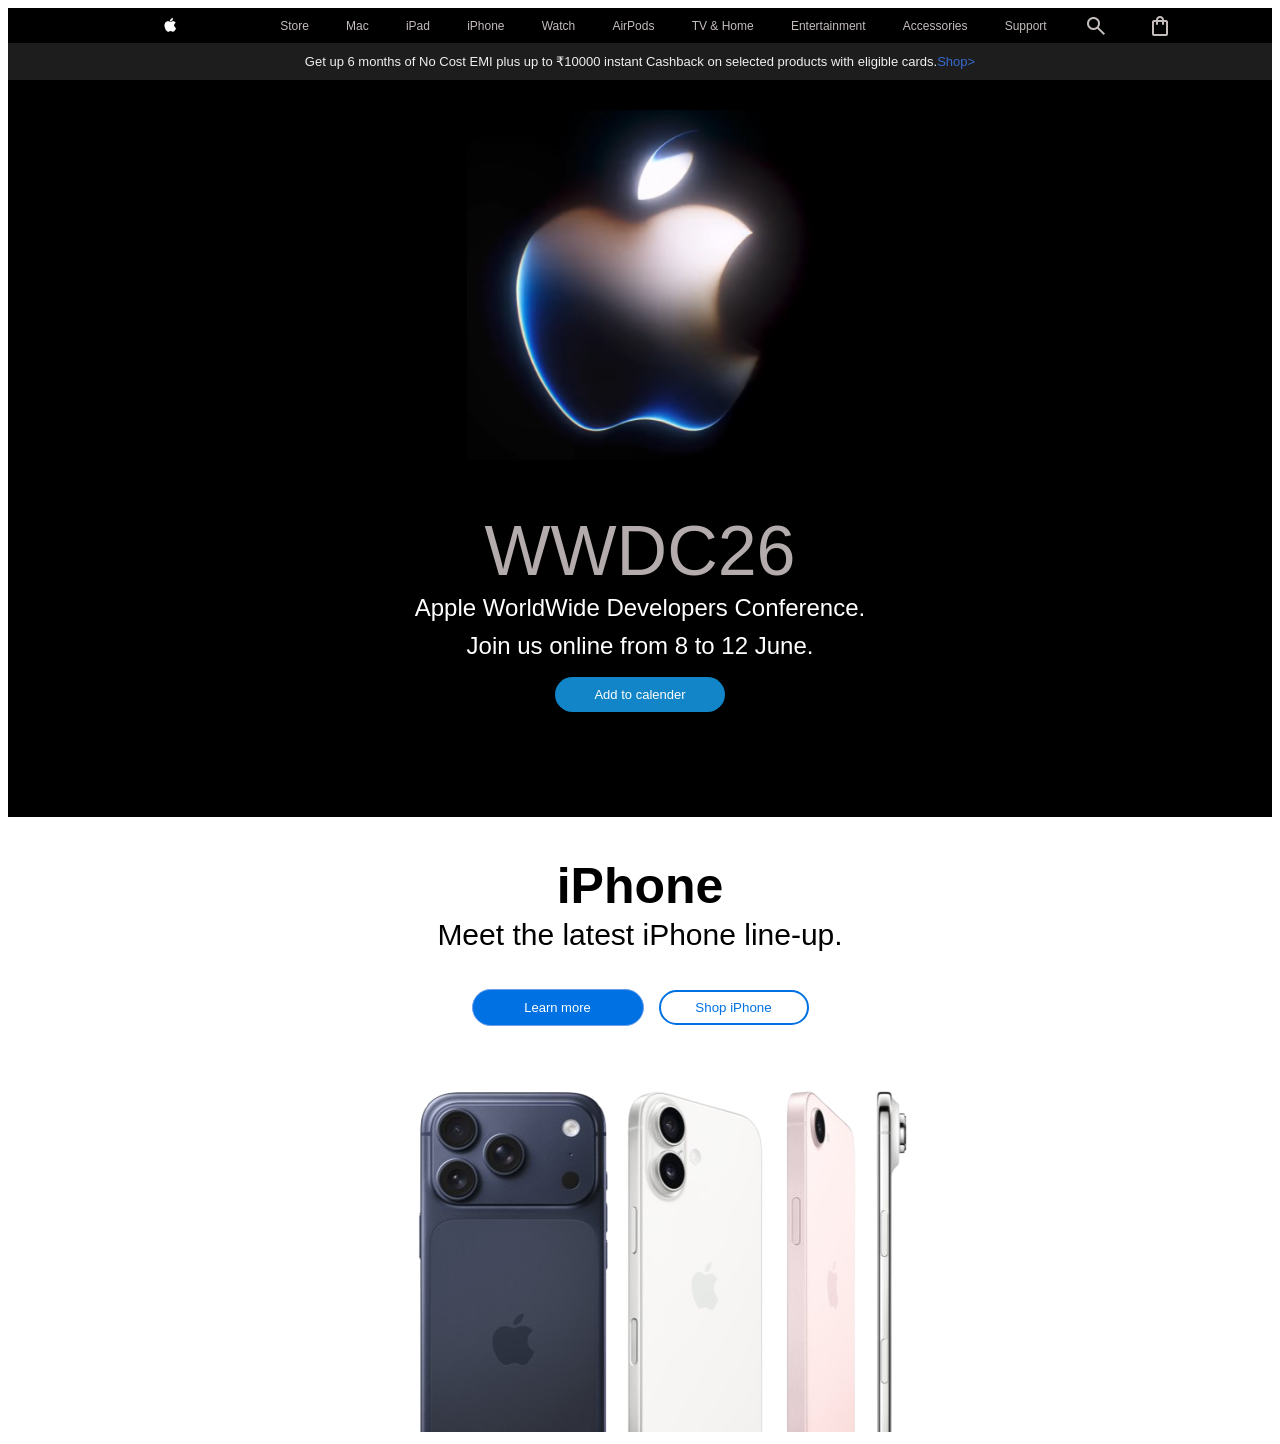
==== index.html @ 1850ad6f "changes successfully" ====
<!DOCTYPE html>
<html lang="en">

<head>
    <meta charset="UTF-8">
    <meta name="viewport" content="width=device-width, initial-scale=1.0">
    <title>Document</title>
    <link rel="stylesheet" href="css/style.css">

    <link rel="stylesheet"
        href="https://fonts.googleapis.com/css2?family=Material+Symbols+Outlined:opsz,wght,FILL,GRAD@20..48,100..700,0..1,-50..200" />
</head>

<body>
    <div class="nav">
        <div class="logo"><img src="assets/images/download.png" height="25px" width="25px"></div>
        <div class="services">
            <ul>
                <li>Store</li>
                <li>Mac</li>
                <li>iPad</li>
                <li>iPhone</li>
                <li>Watch</li>
                <li>AirPods</li>
                <li>TV & Home</li>
                <li>Entertainment</li>
                <li>Accessories</li>
                <li>Support</li>
            </ul>
        </div>
        <div class="search">
            <span class="material-symbols-outlined">
                search
            </span>
        </div>
        <div class="cart">
            <span class="material-symbols-outlined">
                shopping_bag
            </span>
        </div>
    </div>

    <div class="banner-main">
        <div class="banner">
        <P>Get up 6 months of No Cost EMI plus up to ₹10000 instant Cashback on selected products 
            with eligible cards.<span>Shop></span></P>
    </div>
    </div>
     <div class="image-logo">
        <img src="assets/images/Screenshot.png" width="200px"  alt="Apple-Logo">
        <div class="image-text">
            <h1>WWDC26</h1>
            <p>Apple WorldWide Developers Conference.</p>
            <p>Join us online from 8 to 12 June.</p>
            <a href="" class="button">Add to calender</a>
        </div>
    </div>

        <!-- <section class="hero">
    <h1>iPhone</h1>
    <p>Meet the latest iPhone line-up.</p>

    <div class="buttons">
        <button class="learn">Learn more</button>
        <button class="buy">Shop iPhone</button>
    </div>

    <img src="assets/images/screenshot-showcase.png" alt="iPhone">
</section> -->
        

<div class="hero-section">
    <h1>iPhone</h1>
    <p>Meet the latest iPhone line-up.</p>
    <div class="input">
    <a href="#" class="button">Learn more</a>
    <button>Shop iPhone</button>
    </div>
<div class="image-showcase">
    <img src="assets/images/screenshot-showcase.png" alt="image">
</div>
</div>
</body>
</html>
---- css/style.css ----
body{
    box-sizing: border-box;
}
.nav{
    height: 35px;
    background-color: rgb(0, 0, 0);
    display: flex;
    color: rgb(197, 188, 188);
    padding-left: 100px;
    padding-right: 100px;
  font-size: 12px;
  font-family: sans-serif;
}
.nav ul li{
    display: flex;
    gap: 10px;
}
.logo{
    display: flex;
    /* height: 40px; */
    justify-content: center;
    align-items: center;
    padding-left: 50px;
    padding-right: 20px;

}
.services{
    flex: 1;
    display: flex;
    justify-content: center;
    align-items: center;
}
.services ul{
    display: flex;
    width: 100%;
    justify-content: space-evenly;
    align-items: center;
    list-style-type: none;
}
.search{
    display: flex;
    justify-content: center;
    align-items: center;
    color: rgb(197, 188, 188);
}
.cart{
    background-color: rgba(0, 0, 0, 0.075);
   color: rgb(197, 188, 188);
    display: flex;
     justify-content: center;
    align-items: center;
    padding-left: 40px;
}
.services li:hover{
   text-decoration: underline;
   cursor: pointer;
   transition-duration: 2s;
}
.banner{
      width: 100%;
      height: 37px;
      display: flex;
      justify-content: center;
      align-items: center;
    background-color: rgba(19, 18, 18, 0.952);
    padding-top: px;
}
.banner{
    width: 100%;
    font-size: 13px;
}

.banner p{
    color: rgba(255, 255, 255, 0.929);
    margin: 5px;
    text-align: center;
    font-family: sans-serif;
}
.banner span{
    text-align: center;
    color: rgba(57, 111, 220, 0.941);   
}
.image-logo{
    background-color: black;
    
}
.image-logo img{
    height: 350px;
    width: 100%;
    object-fit:scale-down; 
    object-position: top;
    padding-top: 30px;
}
.image-text{
     font-family: sans-serif;
     text-align: center;
     padding-bottom: 100px;
}
.image-text h1{
    color: rgb(180, 172, 172);
    font-size: 70px;
    font-family: sans-serif;
    font-weight: lighter;
    margin-bottom: 3px;

}
.image-text p{
    color: rgb(142, 136, 136);
    font-size: 24px;
    font-family: sans-serif;
    margin-top: 1px;
    margin-bottom: 3px;
}
.image-text p{
    color: white;
    font-size: 24px;
    font-family: sans-serif;
    margin-top: 1px;
    margin-bottom: 10px;
}
 
.button{
    width: 150px;
    height: 15px;
    text-align: center;
    padding: 10px;
    display: inline-block;
    background-color:rgba(19, 143, 215, 0.932);
    color: white;
    text-decoration: none;
    border-radius: 20px;
    margin-top: 7px;
    margin-bottom: 5px;
    font-size: small;
}
.image-logo img{
    animation: zoom 3s infinite alternate;
}

@keyframes zoom{
    from{
        transform: scale(1);
    }
    to{
        transform: scale(1.05);
    }
}

/* .hero{
    min-height:100vh;
    background:#f5f5f7;
    display:flex;
    flex-direction:column;
    justify-content:center;
    align-items:center;
    text-align:center;
}

.hero h1{
    font-size:70px;
    color:#1d1d1f;
}

.hero p{
    font-size:32px;
    margin:10px 0 25px;
    color:#1d1d1f;
} */

/* .hero button{
    padding:12px 22px;
    margin:0 5px;
    border-radius:25px;
    cursor:pointer;
    transition:0.3s;
}

.learn{
    background:#0071e3;
    color:white;
    border:none;
}

.buy{
    background:white;
    color:#0071e3;
    border:1px solid #0071e3;
}

.hero button:hover{
    opacity:0.8;
}

.hero img{
    width:650px;
    max-width:100%;
    height:auto;
    margin-top:30px;
} */

/* @media(max-width:768px){
    .hero h1{
        font-size:40px;
    }

    .hero p{
        font-size:20px;
    }
}  */
 
.hero-section p{
    font-size: 30px;
    margin-top:20px;
 }
 .buttons{
    justify-content: center;
    border-radius: 50px;
    gap: 15px;
 }
.hero-section{
   text-align: center;
   font-family: sans-serif; 
}
.hero-section h1{
    margin-top: 40px;
    font-size: 50px;
}
.hero-section p{
    margin-top: -30px ;
}
.input{
    display: flex;
    justify-content: center;
    gap: 15px;
    margin-top: 24px;
    margin-bottom: 24px;
}
.input .button{
    background-color:#0071e3 ;
    border:1px solid rgb(106, 158, 237);
    color: white;
}
.input button{
    width: 150px;
    height: 35px;
    background-color: transparent;
    margin-top: 8px;
    color: #0071e3;
    border: 2px solid #0071e3;
    border-radius: 20px;
}
@media(max-width:768px){
   .hero-section h1{
    font-size:40px;
   }
   .hero-section p{
    font-size:20px;
   }

}
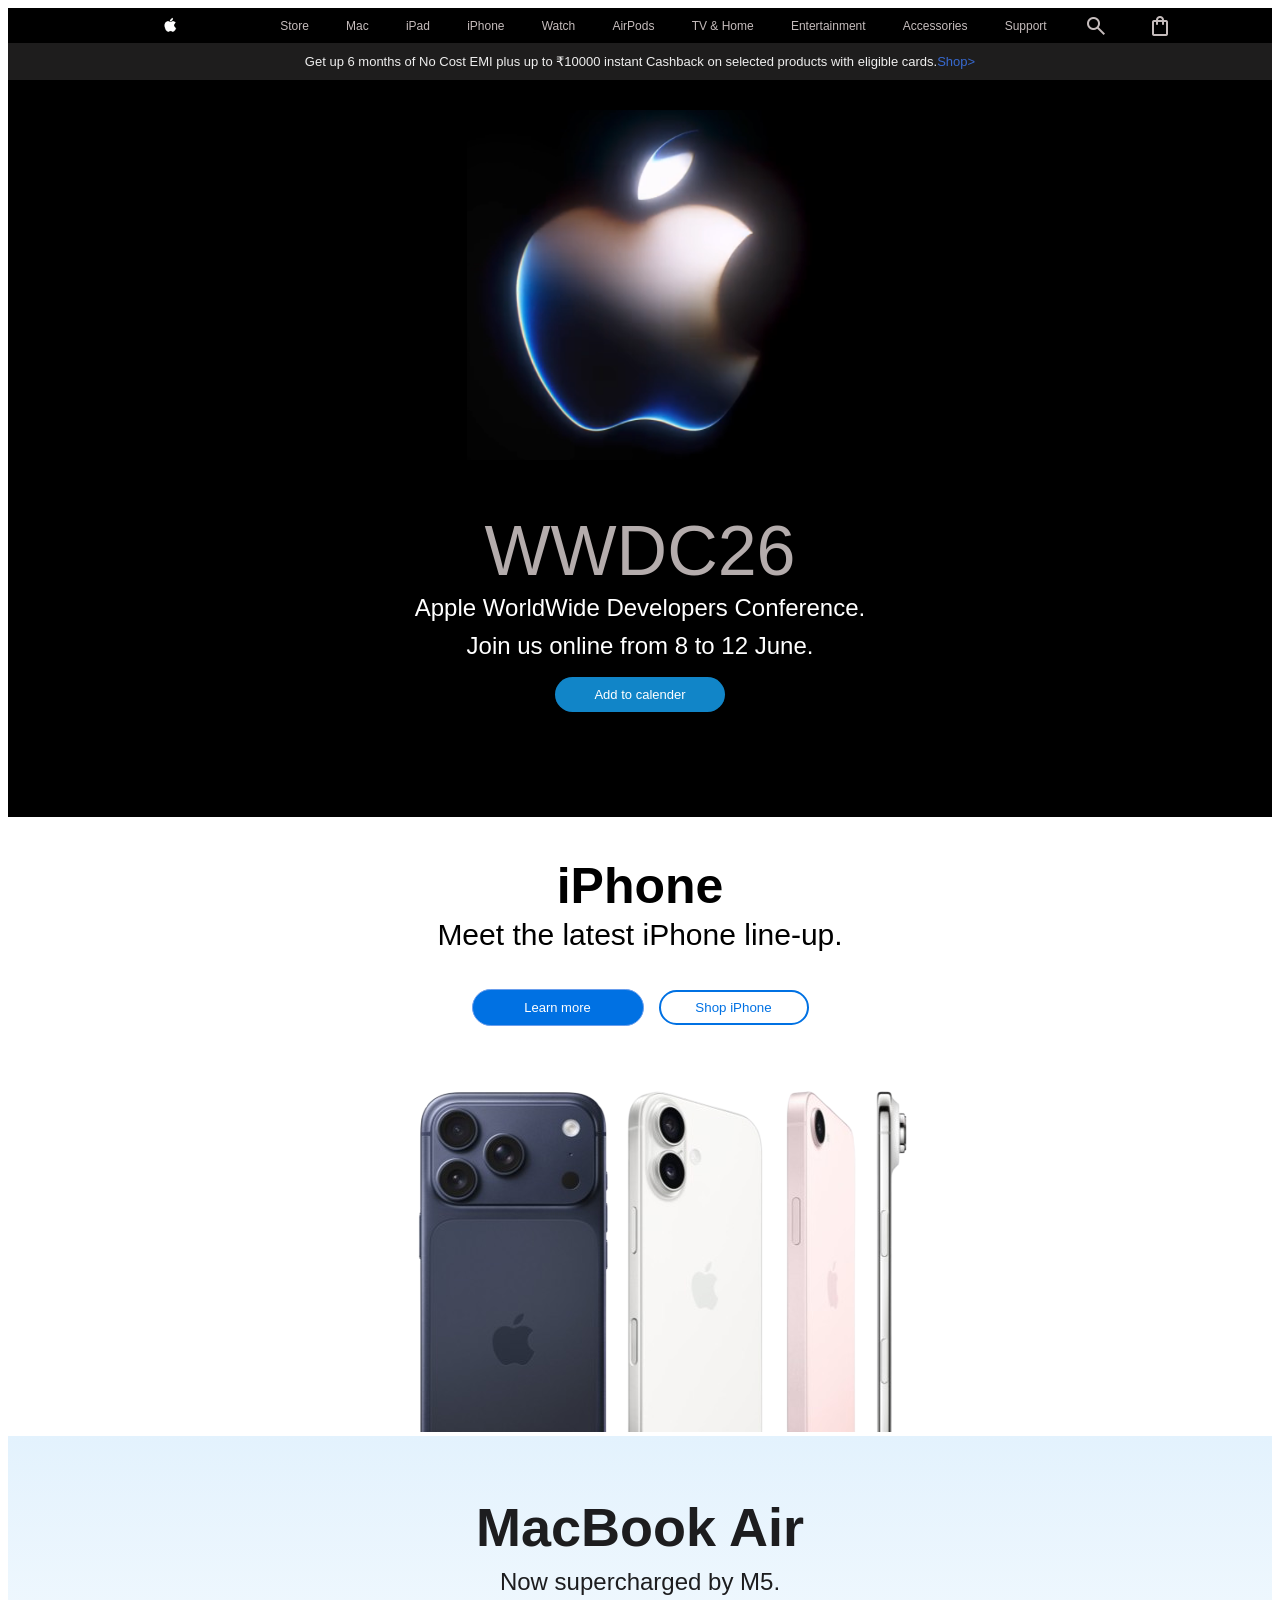
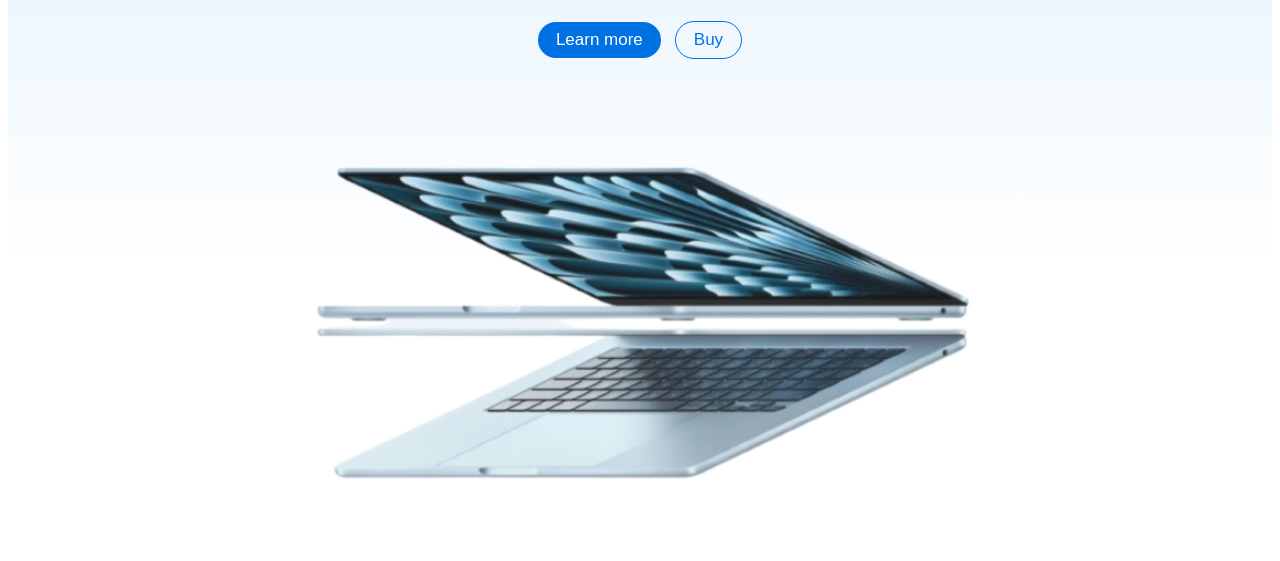
==== commit 71ed91ab: "Develop the Secondary Product Showcase Section commit" ====
--- a/index.html
+++ b/index.html
@@ -80,5 +80,20 @@
     <img src="assets/images/screenshot-showcase.png" alt="image">
 </div>
 </div>
+
+<section class="iphone">
+    <h2>MacBook Air</h2>
+    <p>Now supercharged by M5.</p>
+
+    <div class="buttons">
+        <button class="learn">Learn more</button>
+        <button class="buy">Buy</button>
+    </div>
+
+    <img src="assets/image.png" alt="MacBook Air">
+</section>
+
+
+ 
 </body>
 </html>
--- a/css/style.css
+++ b/css/style.css
@@ -257,4 +257,70 @@
     font-size:20px;
    }
 
-}+}
+
+
+
+.iphone {
+    background: linear-gradient(180deg, #e3f2fd 0%, #ffffff 60%);
+    text-align: center;
+    padding-top: 60px;
+    display: flex;
+    flex-direction: column;
+    align-items: center;
+}
+
+.iphone h2 {
+    font-size: 54px;
+    margin: 0 0 10px 0;
+    font-family: sans-serif;
+    color: #1d1d1f;
+}
+
+
+.iphone p {
+    font-size: 24px;
+    margin: 0 0 20px 0;
+    font-family: sans-serif;
+    color: #1d1d1f;
+}
+
+
+.learn, .buy {
+    font-size: 17px;
+    padding: 8px 18px;
+    border-radius: 20px;
+    cursor: pointer;
+    margin: 5px;
+    font-family: sans-serif;
+}
+
+
+.learn {
+    background: #0071e3;
+    color: white;
+    border: none;
+}
+
+.buy {
+    background: transparent;
+    color: #0071e3;
+    border: 1px solid #0071e3;
+}
+.iphone img {
+    width: 100%;
+    max-width: 800px;
+    height: auto;
+    margin-top: 30px;
+    filter: multiply;
+    mix-blend-mode: multiply;
+    opacity: 0.95;
+}
+ /* .iphone img {
+    width: 100%;
+    max-width: 800px;
+    height: auto;
+    margin-top: 30px;
+    margin-bottom: -5px;
+    mix-blend-mode: multiply;
+  }  */
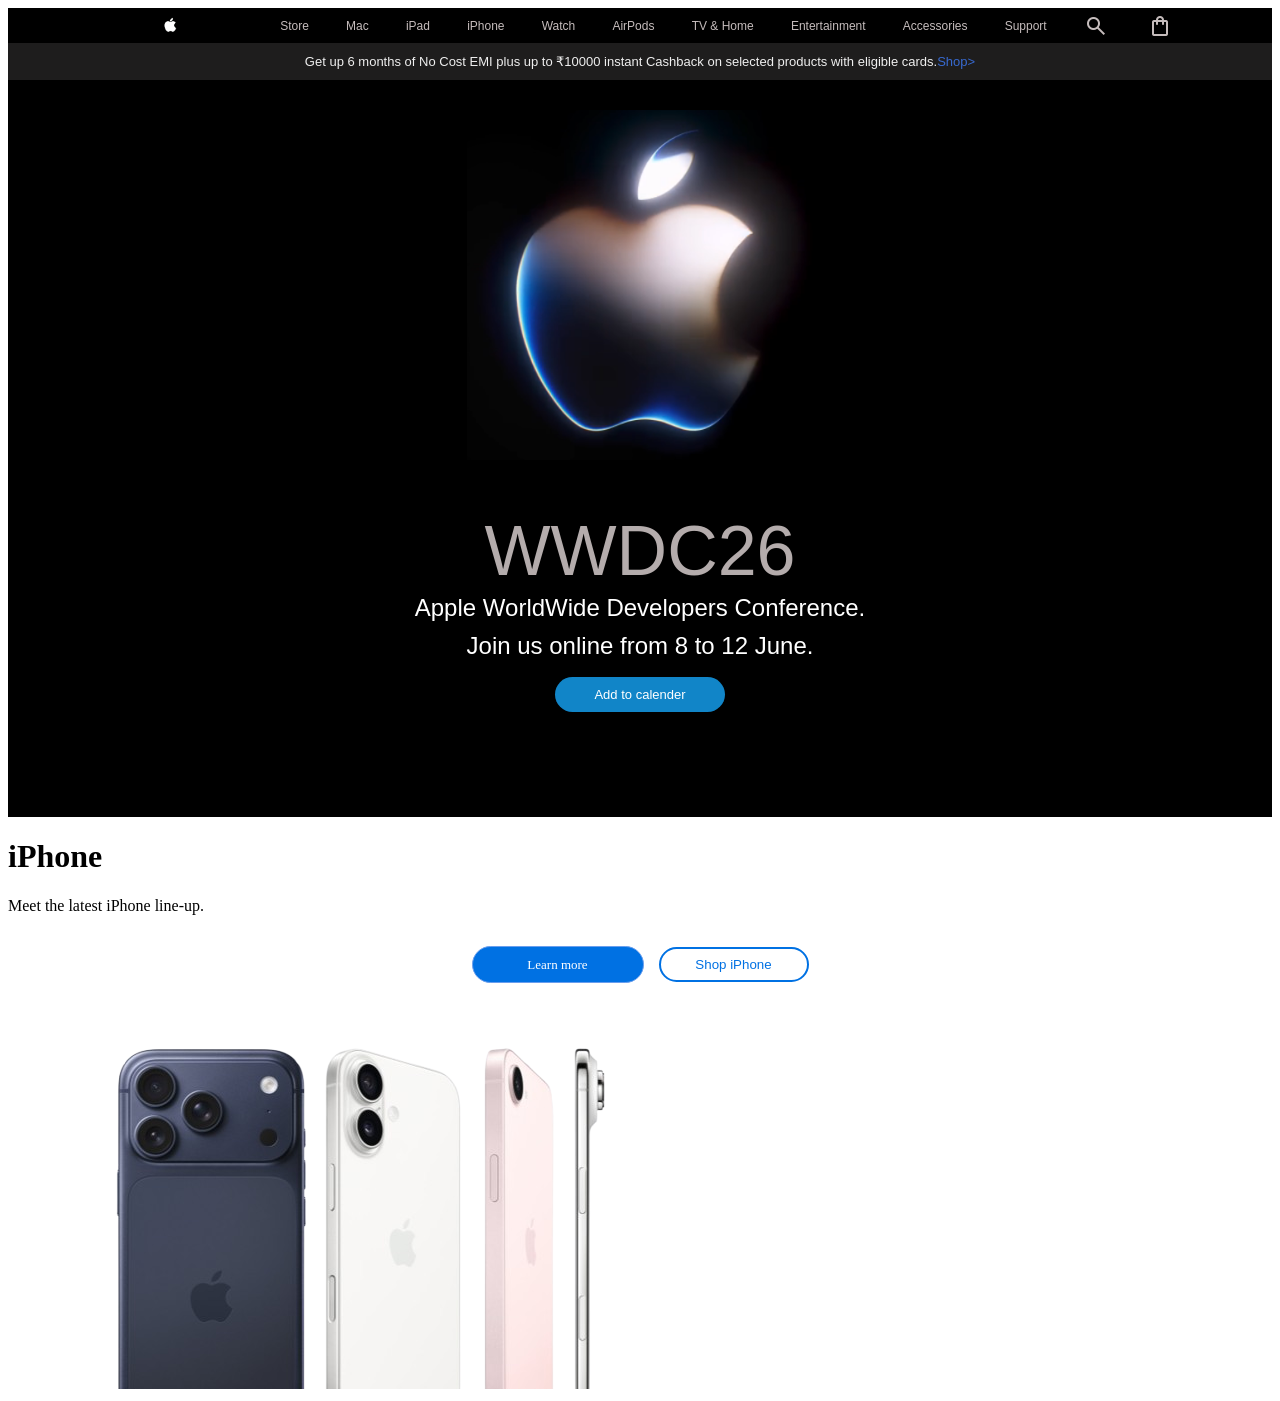
==== commit 9c567724: "resolve rebase conflict" ====
--- a/index.html
+++ b/index.html
@@ -6,9 +6,9 @@
     <meta name="viewport" content="width=device-width, initial-scale=1.0">
     <title>Document</title>
     <link rel="stylesheet" href="css/style.css">
-
     <link rel="stylesheet"
         href="https://fonts.googleapis.com/css2?family=Material+Symbols+Outlined:opsz,wght,FILL,GRAD@20..48,100..700,0..1,-50..200" />
+
 </head>
 
 <body>
@@ -30,16 +30,16 @@
         </div>
         <div class="search">
             <span class="material-symbols-outlined">
-                search
+         search
             </span>
         </div>
         <div class="cart">
+            <!-- <img src="cart-6930472_1280.png" height="20px" width="20px"  alt=""> -->
             <span class="material-symbols-outlined">
                 shopping_bag
             </span>
         </div>
     </div>
-
     <div class="banner-main">
         <div class="banner">
         <P>Get up 6 months of No Cost EMI plus up to ₹10000 instant Cashback on selected products 
@@ -54,46 +54,18 @@
             <p>Join us online from 8 to 12 June.</p>
             <a href="" class="button">Add to calender</a>
         </div>
-    </div>
+     </div>
+    <div class="showcase-section">
+        <h1>iPhone</h1>
+        <p>Meet the latest iPhone line-up.</p>
+        <div class="input">
+             <a href="" class="button">Learn more</a>
+              <button>Shop iPhone</button>
+              </div>
+              <div class="image-phone">
+             <img src="assets/images/screenshot-showcase.png" alt="">
+            </div>
+            </div>
+</body>
 
-        <!-- <section class="hero">
-    <h1>iPhone</h1>
-    <p>Meet the latest iPhone line-up.</p>
-
-    <div class="buttons">
-        <button class="learn">Learn more</button>
-        <button class="buy">Shop iPhone</button>
-    </div>
-
-    <img src="assets/images/screenshot-showcase.png" alt="iPhone">
-</section> -->
-        
-
-<div class="hero-section">
-    <h1>iPhone</h1>
-    <p>Meet the latest iPhone line-up.</p>
-    <div class="input">
-    <a href="#" class="button">Learn more</a>
-    <button>Shop iPhone</button>
-    </div>
-<div class="image-showcase">
-    <img src="assets/images/screenshot-showcase.png" alt="image">
-</div>
-</div>
-
-<section class="iphone">
-    <h2>MacBook Air</h2>
-    <p>Now supercharged by M5.</p>
-
-    <div class="buttons">
-        <button class="learn">Learn more</button>
-        <button class="buy">Buy</button>
-    </div>
-
-    <img src="assets/image.png" alt="MacBook Air">
-</section>
-
-
- 
-</body>
 </html>
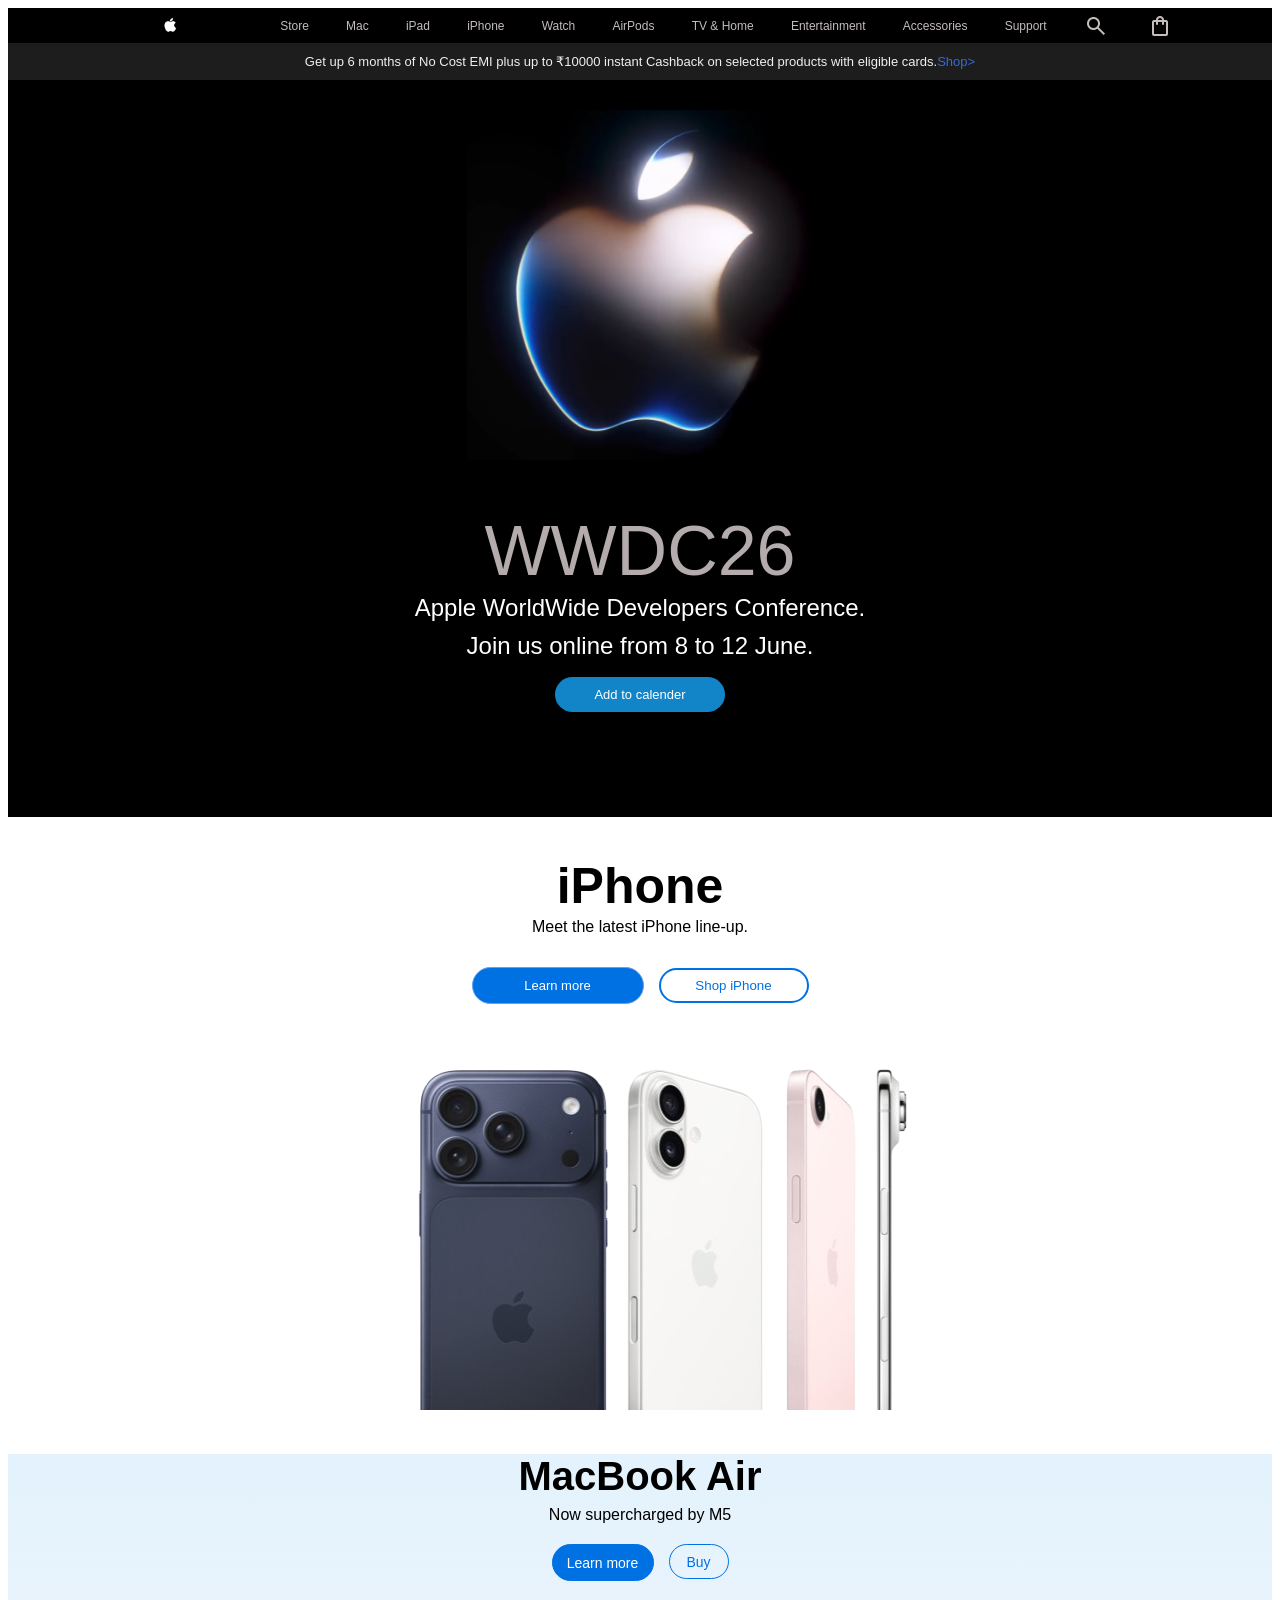
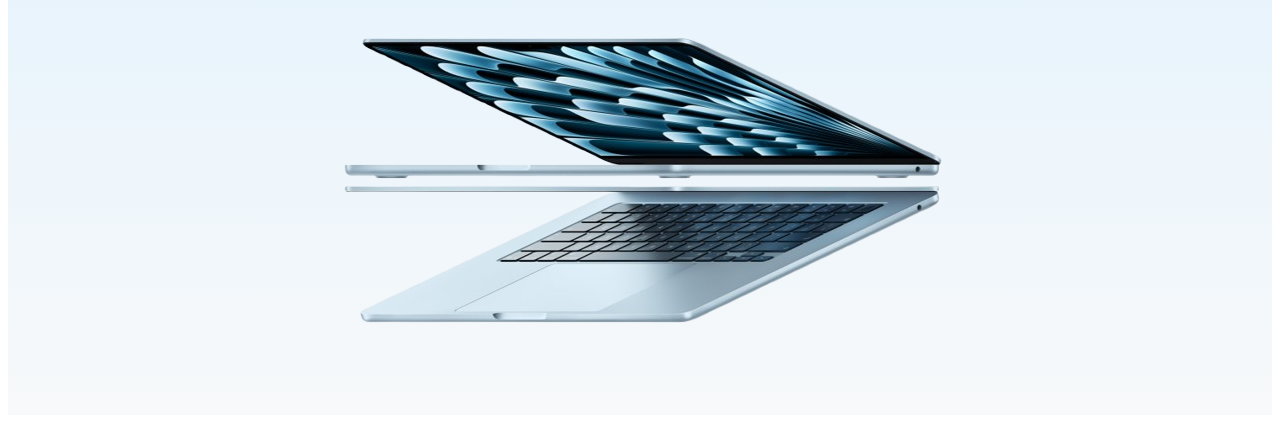
==== commit 9b967e6f: "Develop the Secondary Product Showcase Section" ====
--- a/index.html
+++ b/index.html
@@ -30,7 +30,7 @@
         </div>
         <div class="search">
             <span class="material-symbols-outlined">
-         search
+                search
             </span>
         </div>
         <div class="cart">
@@ -55,17 +55,28 @@
             <a href="" class="button">Add to calender</a>
         </div>
      </div>
-    <div class="showcase-section">
-        <h1>iPhone</h1>
-        <p>Meet the latest iPhone line-up.</p>
-        <div class="input">
-             <a href="" class="button">Learn more</a>
-              <button>Shop iPhone</button>
-              </div>
-              <div class="image-phone">
-             <img src="assets/images/screenshot-showcase.png" alt="">
-            </div>
-            </div>
+<div class="hero-section">
+    <h1>iPhone</h1>
+    <p>Meet the latest iPhone line-up.</p>
+    <div class="input">
+    <a href="#" class="button">Learn more</a>
+    <button>Shop iPhone</button>
+    </div>
+<div class="image-showcase">
+    <img src="assets/images/screenshot-showcase.png" alt="image">
+</div>
+</div>
+<div class="product">
+    <h1>MacBook Air</h1>
+    <p>Now supercharged by M5</p>
+    <div class="buttons">
+        <a href="#" class="btn">Learn more</a>
+        <button>Buy</button>
+    </div>
+    <div class="image-product">
+        <img src="assets/images/image-removebg-preview.png" alt="image">
+    </div>
+    </div>
+</div>
 </body>
-
-</html>+</html>
--- a/css/style.css
+++ b/css/style.css
@@ -118,7 +118,9 @@
     margin-top: 1px;
     margin-bottom: 10px;
 }
- 
+ /* .image-text h1,.image-text p{
+    margin: 20px;
+ } */
 .button{
     width: 150px;
     height: 15px;
@@ -145,69 +147,31 @@
         transform: scale(1.05);
     }
 }
-
-/* .hero{
-    min-height:100vh;
-    background:#f5f5f7;
-    display:flex;
-    flex-direction:column;
-    justify-content:center;
-    align-items:center;
-    text-align:center;
-}
-
-.hero h1{
-    font-size:70px;
-    color:#1d1d1f;
-}
-
-.hero p{
-    font-size:32px;
-    margin:10px 0 25px;
-    color:#1d1d1f;
+/* .image-logo img{
+    animation: softGlow 2s ease-in-out infinite alternate;
+}
+
+@keyframes softGlow{
+    from{
+        filter: brightness(1);
+    }
+    to{
+        filter: brightness(1.12);
+    }
 } */
-
-/* .hero button{
-    padding:12px 22px;
-    margin:0 5px;
-    border-radius:25px;
-    cursor:pointer;
-    transition:0.3s;
-}
-
-.learn{
-    background:#0071e3;
-    color:white;
-    border:none;
-}
-
-.buy{
-    background:white;
-    color:#0071e3;
-    border:1px solid #0071e3;
-}
-
-.hero button:hover{
-    opacity:0.8;
-}
-
-.hero img{
-    width:650px;
-    max-width:100%;
-    height:auto;
-    margin-top:30px;
-} */
-
-/* @media(max-width:768px){
-    .hero h1{
-        font-size:40px;
-    }
-
-    .hero p{
-        font-size:20px;
-    }
-}  */
- 
+ /* .hero-section{
+    min-height: 100vh;
+    background-color: white;
+    justify-content: center;
+    text-align: center;
+    align-items: center;
+ }
+ .hero-section h1{
+    font-weight: bold;
+    text-align: center;
+    font-size:60px;
+    color: #1d1d1f;
+ }
 .hero-section p{
     font-size: 30px;
     margin-top:20px;
@@ -215,8 +179,7 @@
  .buttons{
     justify-content: center;
     border-radius: 50px;
-    gap: 15px;
- }
+    gap: 15px; */
 .hero-section{
    text-align: center;
    font-family: sans-serif; 
@@ -256,71 +219,68 @@
    .hero-section p{
     font-size:20px;
    }
-
-}
-
-
-
-.iphone {
-    background: linear-gradient(180deg, #e3f2fd 0%, #ffffff 60%);
-    text-align: center;
-    padding-top: 60px;
-    display: flex;
-    flex-direction: column;
-    align-items: center;
-}
-
-.iphone h2 {
-    font-size: 54px;
-    margin: 0 0 10px 0;
-    font-family: sans-serif;
-    color: #1d1d1f;
-}
-
-
-.iphone p {
-    font-size: 24px;
-    margin: 0 0 20px 0;
-    font-family: sans-serif;
-    color: #1d1d1f;
-}
-
-
-.learn, .buy {
-    font-size: 17px;
-    padding: 8px 18px;
-    border-radius: 20px;
-    cursor: pointer;
-    margin: 5px;
-    font-family: sans-serif;
-}
-
-
-.learn {
-    background: #0071e3;
-    color: white;
-    border: none;
-}
-
-.buy {
-    background: transparent;
+}
+
+.product{
+    text-align: center;
+    font-family: sans-serif;
+    background: linear-gradient(180deg, #e3f2fd 0%, #f7f9fa 100%);
+    padding-bottom: 50px;
+}
+.product h1{
+    margin-top: 40px;
+    font-size: 40px;
+}
+.product p{
+    margin-top: -20px;
+}
+.buttons{
+    display: flex;
+    justify-content: center;
+    gap: 15px;
+    margin-top: 20px;
+    margin-bottom:20px ;
+}
+.buttons .btn{
+    background-color: #0071e3;
+    border: 1px solid #0071e3;
+    color: white;
+    border-radius: 60px;
+    display: flex;
+    align-items: center;      
+    justify-content: center;  
+    width: 100px;             
+    height: 35px;
+    text-decoration: none;    
+    font-size: 14px;
+}
+
+.buttons button{
+    width: 60px;             
+    height: 35px;
+    background-color: transparent;
     color: #0071e3;
-    border: 1px solid #0071e3;
-}
-.iphone img {
-    width: 100%;
-    max-width: 800px;
-    height: auto;
-    margin-top: 30px;
-    filter: multiply;
-    mix-blend-mode: multiply;
-    opacity: 0.95;
-}
- /* .iphone img {
-    width: 100%;
-    max-width: 800px;
-    height: auto;
-    margin-top: 30px;
-    margin-bottom: -5px;
-    mix-blend-mode: multiply;
-  }  */
+    border-radius: 60px;
+    border:1px solid #0071e3;
+    font-size: 14px;
+}
+/* .buttons .btn{
+    background-color:#0071e3;
+    border: 1px solid rgb(41, 150, 233);
+    color:white;
+    border-radius: 60px;
+    display: flex;
+    width: 150px;
+    height: 35px;
+}
+.buttons button{
+    width: 152px;
+    height: 35px;
+    background-color: transparent;
+    color:  #0071e3;
+    margin-top: 9px;
+    border-radius: 60px;
+    border: 2px solid #0071e3;
+    text-decoration:none;
+
+} */
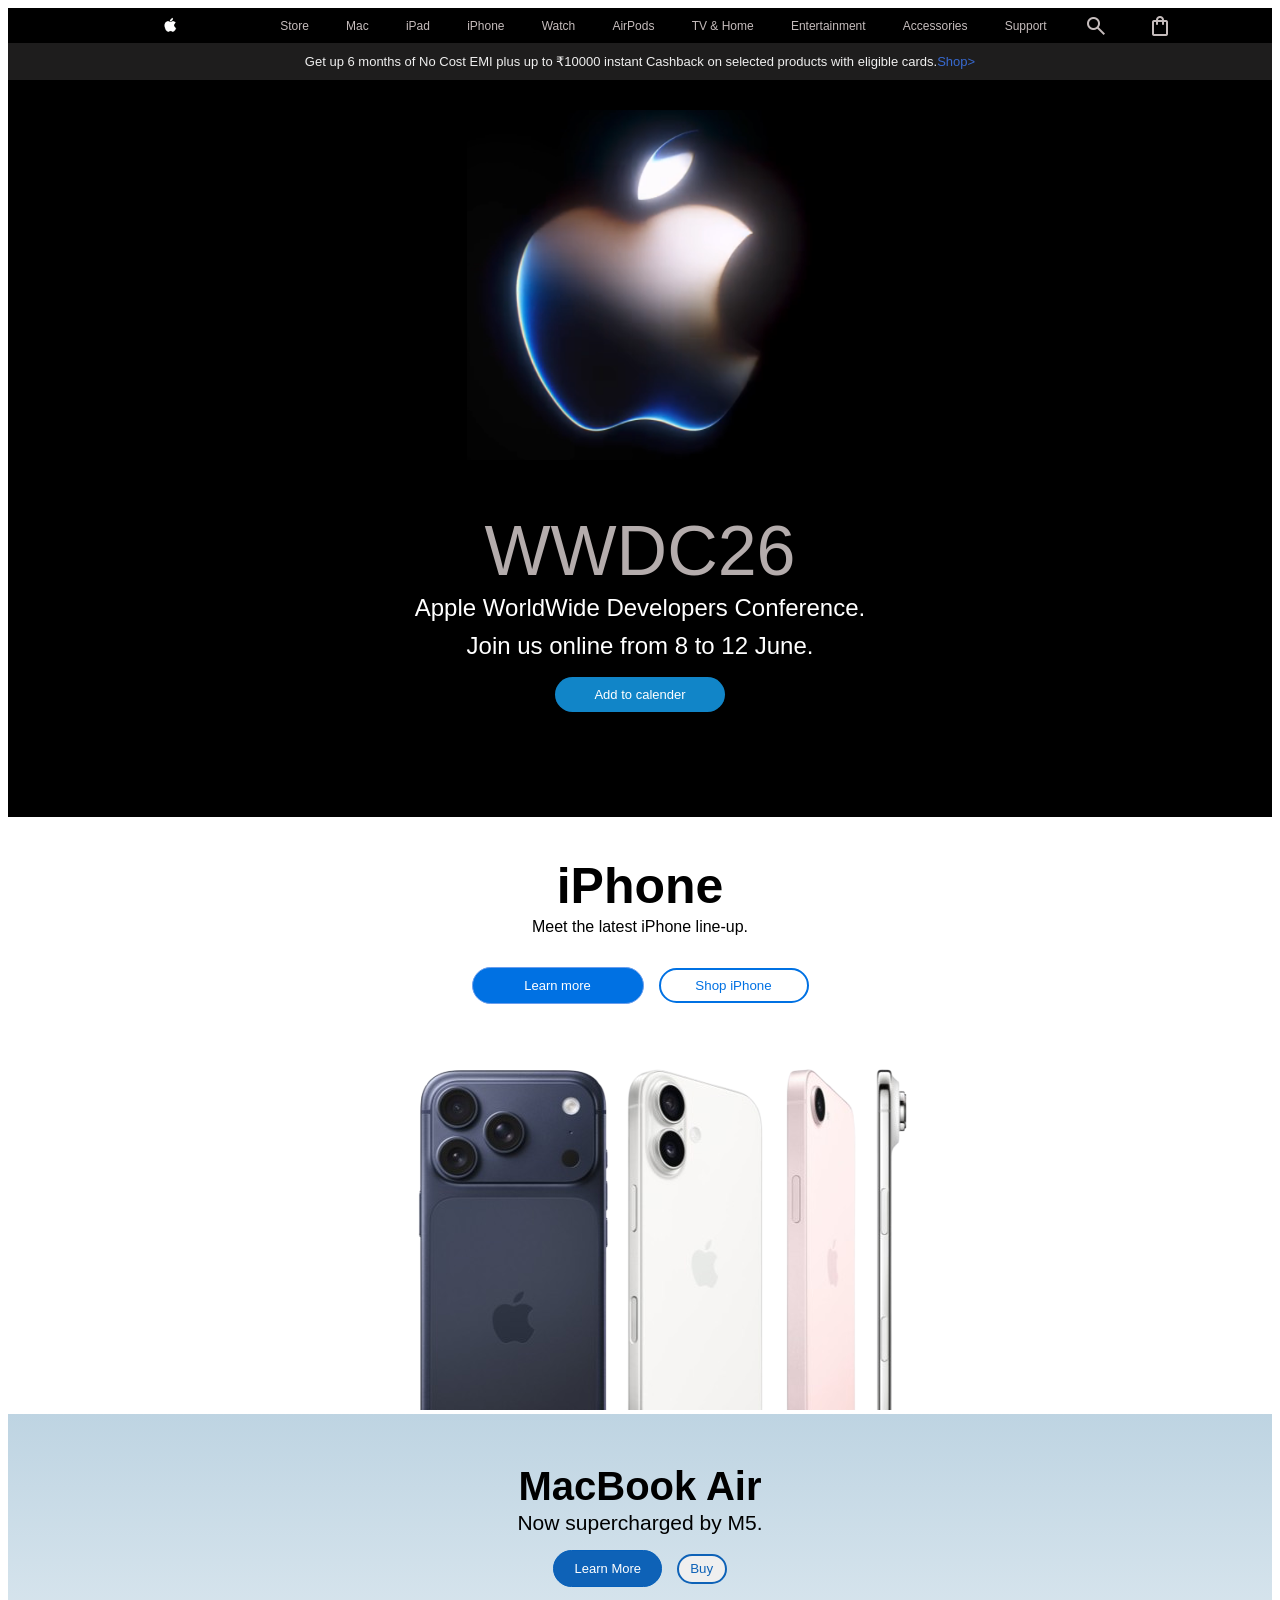
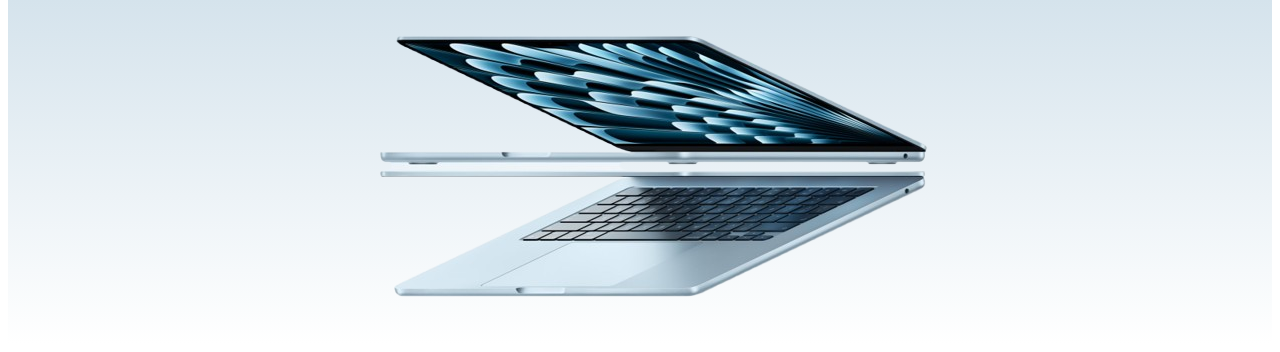
==== commit 04b76ce6: "secondary product showcase section commit" ====
--- a/index.html
+++ b/index.html
@@ -30,7 +30,7 @@
         </div>
         <div class="search">
             <span class="material-symbols-outlined">
-                search
+         search
             </span>
         </div>
         <div class="cart">
@@ -66,17 +66,16 @@
     <img src="assets/images/screenshot-showcase.png" alt="image">
 </div>
 </div>
-<div class="product">
+   <div class="macbook">
     <h1>MacBook Air</h1>
-    <p>Now supercharged by M5</p>
-    <div class="buttons">
-        <a href="#" class="btn">Learn more</a>
-        <button>Buy</button>
+    <p>Now supercharged by M5.</p>
+    <div class="book-input">
+    <a href="#" class="button">Learn More</a>
+    <button>Buy</button>
     </div>
-    <div class="image-product">
-        <img src="assets/images/image-removebg-preview.png" alt="image">
+    <div class="image-macbook">
+        <img src="/assets/images/macbook.png" alt="">
     </div>
-    </div>
-</div>
+   </div>
 </body>
-</html>
+</html>
--- a/css/style.css
+++ b/css/style.css
@@ -147,18 +147,8 @@
         transform: scale(1.05);
     }
 }
-/* .image-logo img{
-    animation: softGlow 2s ease-in-out infinite alternate;
-}
-
-@keyframes softGlow{
-    from{
-        filter: brightness(1);
-    }
-    to{
-        filter: brightness(1.12);
-    }
-} */
+
+
  /* .hero-section{
     min-height: 100vh;
     background-color: white;
@@ -220,67 +210,40 @@
     font-size:20px;
    }
 }
-
-.product{
-    text-align: center;
-    font-family: sans-serif;
-    background: linear-gradient(180deg, #e3f2fd 0%, #f7f9fa 100%);
-    padding-bottom: 50px;
-}
-.product h1{
-    margin-top: 40px;
+.macbook{
+    display: flex;
+    flex-direction:column;
+    align-items: center;
+    justify-content: center;
+    text-align: center;
+    background: linear-gradient(180deg, #bed4e2 0%, #ffffff 100%);
+    font-family: sans-serif;
+}
+.macbook h1{
     font-size: 40px;
-}
-.product p{
-    margin-top: -20px;
-}
-.buttons{
-    display: flex;
-    justify-content: center;
-    gap: 15px;
-    margin-top: 20px;
-    margin-bottom:20px ;
-}
-.buttons .btn{
-    background-color: #0071e3;
-    border: 1px solid #0071e3;
-    color: white;
+    margin-top: 50px;
+}
+.macbook p{
+    font-size: 21px;
+    margin-top: -25px;
+}
+.book-input{
+     margin-top: -13px;
+}
+.book-input .button{
+    width: 87px;
+    padding: 10px;
+    border: 1px solid  #055fba;
+    background-color: #0e62b7;
+}
+.book-input button{
+    width: 50px;
+    height: 30px;
+    border: 2px solid #0e62b7;
     border-radius: 60px;
-    display: flex;
-    align-items: center;      
-    justify-content: center;  
-    width: 100px;             
-    height: 35px;
-    text-decoration: none;    
-    font-size: 14px;
-}
-
-.buttons button{
-    width: 60px;             
-    height: 35px;
-    background-color: transparent;
-    color: #0071e3;
-    border-radius: 60px;
-    border:1px solid #0071e3;
-    font-size: 14px;
-}
-/* .buttons .btn{
-    background-color:#0071e3;
-    border: 1px solid rgb(41, 150, 233);
-    color:white;
-    border-radius: 60px;
-    display: flex;
-    width: 150px;
-    height: 35px;
-}
-.buttons button{
-    width: 152px;
-    height: 35px;
-    background-color: transparent;
-    color:  #0071e3;
-    margin-top: 9px;
-    border-radius: 60px;
-    border: 2px solid #0071e3;
-    text-decoration:none;
-
-} */+    color: #0e62b7;
+    margin-left: 10px;
+}
+.image-macbook{
+    
+}
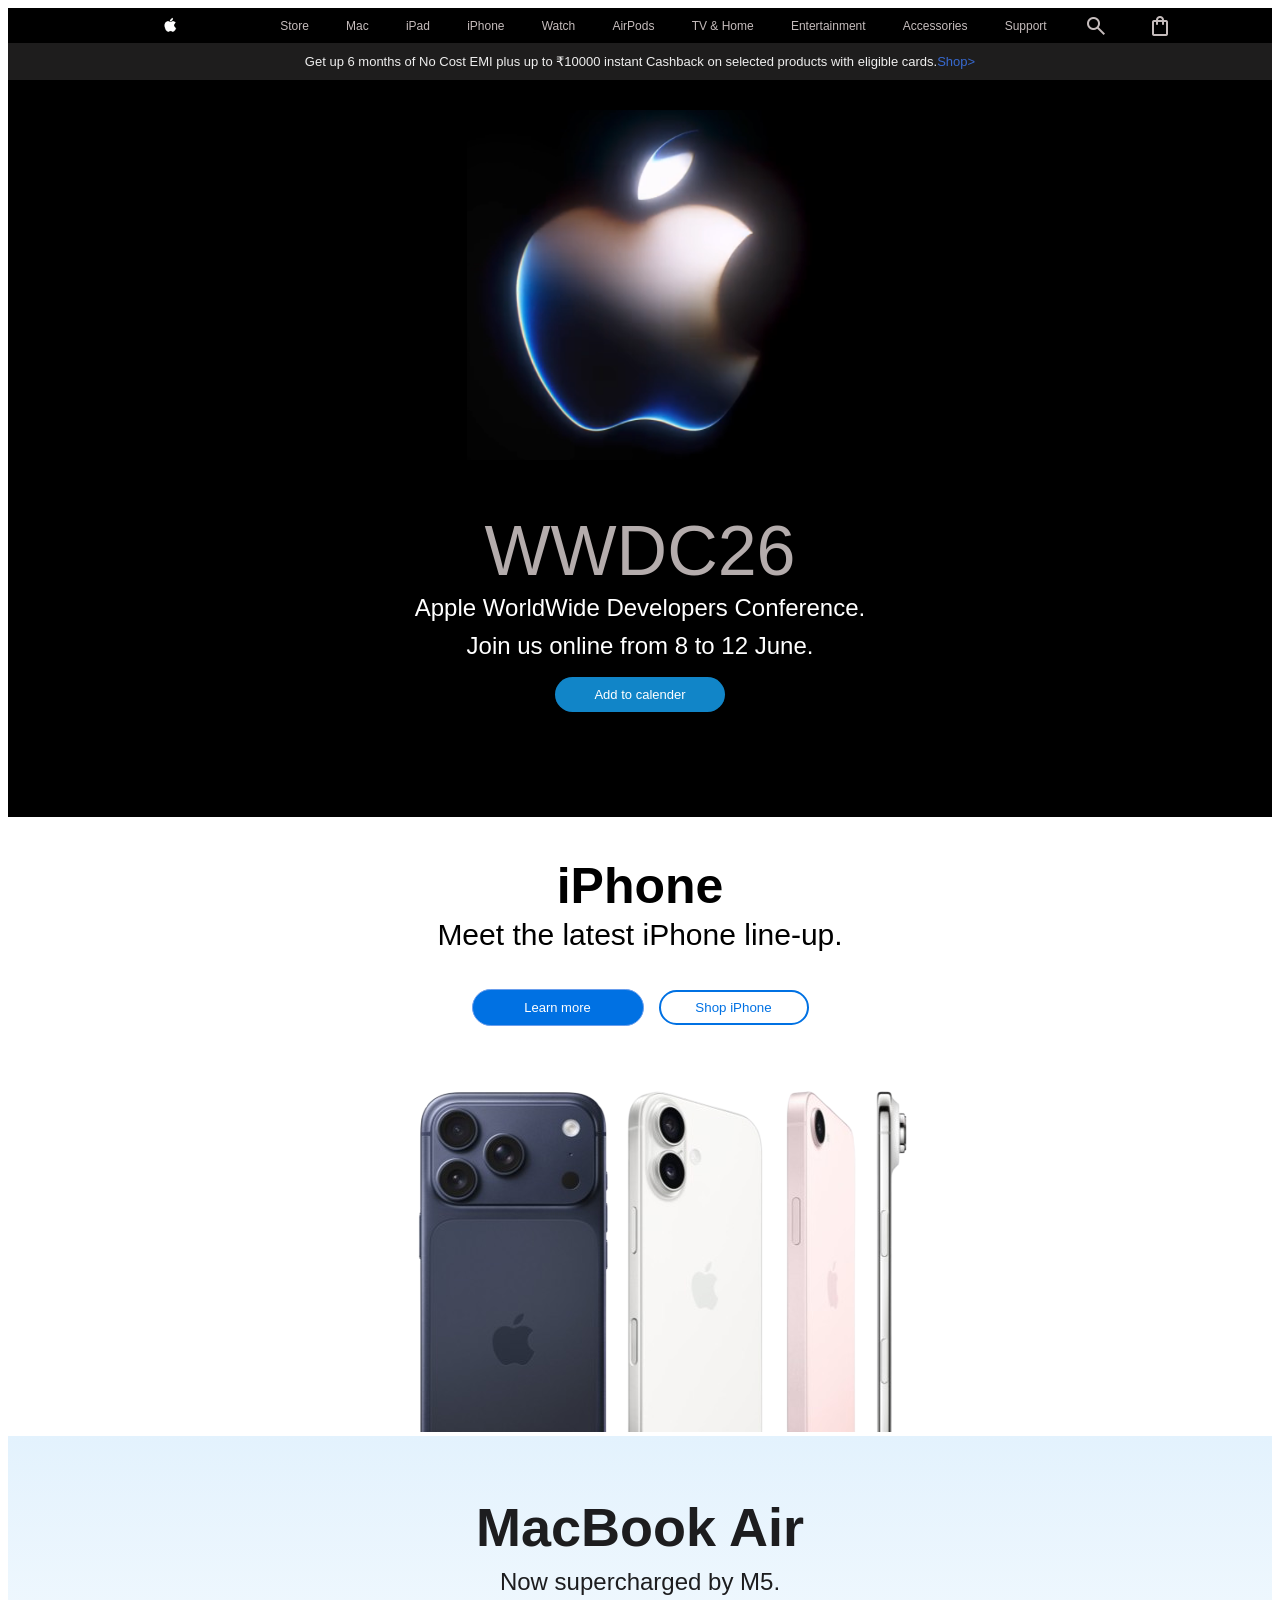
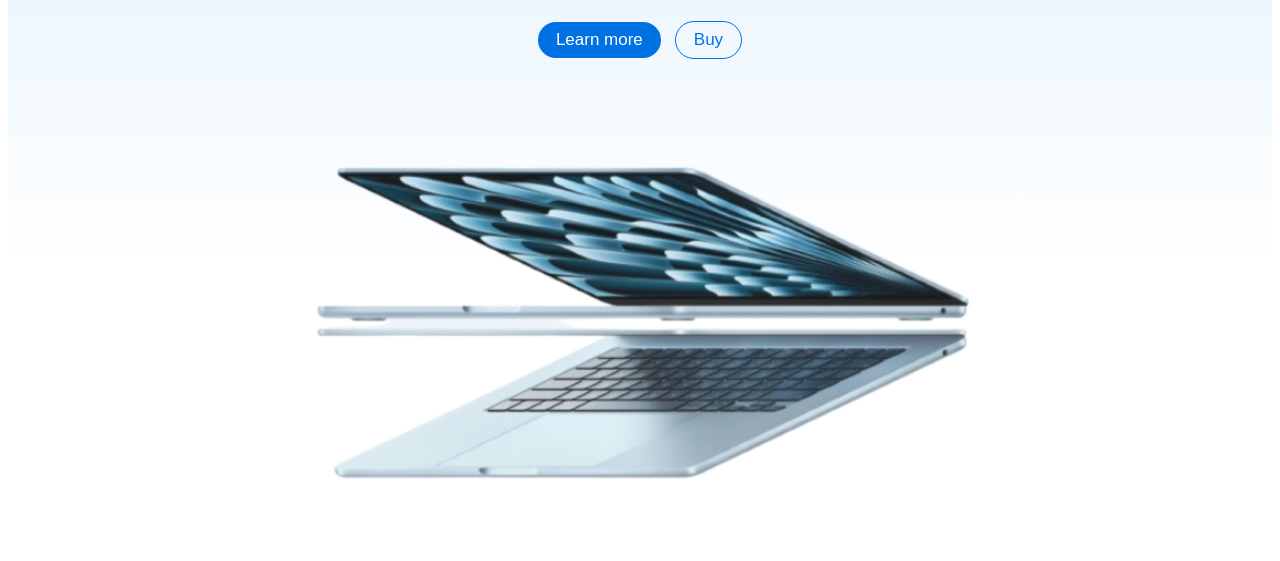
==== commit 56755ee0: "Merge pull request #23 from anjana589/AnjanaPR Develop the Secondary Product Showcase Section" ====
--- a/index.html
+++ b/index.html
@@ -6,9 +6,9 @@
     <meta name="viewport" content="width=device-width, initial-scale=1.0">
     <title>Document</title>
     <link rel="stylesheet" href="css/style.css">
+
     <link rel="stylesheet"
         href="https://fonts.googleapis.com/css2?family=Material+Symbols+Outlined:opsz,wght,FILL,GRAD@20..48,100..700,0..1,-50..200" />
-
 </head>
 
 <body>
@@ -30,16 +30,16 @@
         </div>
         <div class="search">
             <span class="material-symbols-outlined">
-         search
+                search
             </span>
         </div>
         <div class="cart">
-            <!-- <img src="cart-6930472_1280.png" height="20px" width="20px"  alt=""> -->
             <span class="material-symbols-outlined">
                 shopping_bag
             </span>
         </div>
     </div>
+
     <div class="banner-main">
         <div class="banner">
         <P>Get up 6 months of No Cost EMI plus up to ₹10000 instant Cashback on selected products 
@@ -54,7 +54,21 @@
             <p>Join us online from 8 to 12 June.</p>
             <a href="" class="button">Add to calender</a>
         </div>
-     </div>
+    </div>
+
+        <!-- <section class="hero">
+    <h1>iPhone</h1>
+    <p>Meet the latest iPhone line-up.</p>
+
+    <div class="buttons">
+        <button class="learn">Learn more</button>
+        <button class="buy">Shop iPhone</button>
+    </div>
+
+    <img src="assets/images/screenshot-showcase.png" alt="iPhone">
+</section> -->
+        
+
 <div class="hero-section">
     <h1>iPhone</h1>
     <p>Meet the latest iPhone line-up.</p>
@@ -66,16 +80,20 @@
     <img src="assets/images/screenshot-showcase.png" alt="image">
 </div>
 </div>
-   <div class="macbook">
-    <h1>MacBook Air</h1>
+
+<section class="iphone">
+    <h2>MacBook Air</h2>
     <p>Now supercharged by M5.</p>
-    <div class="book-input">
-    <a href="#" class="button">Learn More</a>
-    <button>Buy</button>
+
+    <div class="buttons">
+        <button class="learn">Learn more</button>
+        <button class="buy">Buy</button>
     </div>
-    <div class="image-macbook">
-        <img src="/assets/images/macbook.png" alt="">
-    </div>
-   </div>
+
+    <img src="assets/image.png" alt="MacBook Air">
+</section>
+
+
+ 
 </body>
 </html>
--- a/css/style.css
+++ b/css/style.css
@@ -118,9 +118,7 @@
     margin-top: 1px;
     margin-bottom: 10px;
 }
- /* .image-text h1,.image-text p{
-    margin: 20px;
- } */
+ 
 .button{
     width: 150px;
     height: 15px;
@@ -148,20 +146,68 @@
     }
 }
 
-
- /* .hero-section{
-    min-height: 100vh;
-    background-color: white;
-    justify-content: center;
-    text-align: center;
-    align-items: center;
- }
- .hero-section h1{
-    font-weight: bold;
-    text-align: center;
-    font-size:60px;
-    color: #1d1d1f;
- }
+/* .hero{
+    min-height:100vh;
+    background:#f5f5f7;
+    display:flex;
+    flex-direction:column;
+    justify-content:center;
+    align-items:center;
+    text-align:center;
+}
+
+.hero h1{
+    font-size:70px;
+    color:#1d1d1f;
+}
+
+.hero p{
+    font-size:32px;
+    margin:10px 0 25px;
+    color:#1d1d1f;
+} */
+
+/* .hero button{
+    padding:12px 22px;
+    margin:0 5px;
+    border-radius:25px;
+    cursor:pointer;
+    transition:0.3s;
+}
+
+.learn{
+    background:#0071e3;
+    color:white;
+    border:none;
+}
+
+.buy{
+    background:white;
+    color:#0071e3;
+    border:1px solid #0071e3;
+}
+
+.hero button:hover{
+    opacity:0.8;
+}
+
+.hero img{
+    width:650px;
+    max-width:100%;
+    height:auto;
+    margin-top:30px;
+} */
+
+/* @media(max-width:768px){
+    .hero h1{
+        font-size:40px;
+    }
+
+    .hero p{
+        font-size:20px;
+    }
+}  */
+ 
 .hero-section p{
     font-size: 30px;
     margin-top:20px;
@@ -169,7 +215,8 @@
  .buttons{
     justify-content: center;
     border-radius: 50px;
-    gap: 15px; */
+    gap: 15px;
+ }
 .hero-section{
    text-align: center;
    font-family: sans-serif; 
@@ -209,41 +256,71 @@
    .hero-section p{
     font-size:20px;
    }
-}
-.macbook{
-    display: flex;
-    flex-direction:column;
-    align-items: center;
-    justify-content: center;
+
+}
+
+
+
+.iphone {
+    background: linear-gradient(180deg, #e3f2fd 0%, #ffffff 60%);
     text-align: center;
-    background: linear-gradient(180deg, #bed4e2 0%, #ffffff 100%);
-    font-family: sans-serif;
-}
-.macbook h1{
-    font-size: 40px;
-    margin-top: 50px;
-}
-.macbook p{
-    font-size: 21px;
-    margin-top: -25px;
-}
-.book-input{
-     margin-top: -13px;
-}
-.book-input .button{
-    width: 87px;
-    padding: 10px;
-    border: 1px solid  #055fba;
-    background-color: #0e62b7;
-}
-.book-input button{
-    width: 50px;
-    height: 30px;
-    border: 2px solid #0e62b7;
-    border-radius: 60px;
-    color: #0e62b7;
-    margin-left: 10px;
-}
-.image-macbook{
-    
-}+    padding-top: 60px;
+    display: flex;
+    flex-direction: column;
+    align-items: center;
+}
+
+.iphone h2 {
+    font-size: 54px;
+    margin: 0 0 10px 0;
+    font-family: sans-serif;
+    color: #1d1d1f;
+}
+
+
+.iphone p {
+    font-size: 24px;
+    margin: 0 0 20px 0;
+    font-family: sans-serif;
+    color: #1d1d1f;
+}
+
+
+.learn, .buy {
+    font-size: 17px;
+    padding: 8px 18px;
+    border-radius: 20px;
+    cursor: pointer;
+    margin: 5px;
+    font-family: sans-serif;
+}
+
+
+.learn {
+    background: #0071e3;
+    color: white;
+    border: none;
+}
+
+.buy {
+    background: transparent;
+    color: #0071e3;
+    border: 1px solid #0071e3;
+}
+.iphone img {
+    width: 100%;
+    max-width: 800px;
+    height: auto;
+    margin-top: 30px;
+    filter: multiply;
+    mix-blend-mode: multiply;
+    opacity: 0.95;
+}
+ /* .iphone img {
+    width: 100%;
+    max-width: 800px;
+    height: auto;
+    margin-top: 30px;
+    margin-bottom: -5px;
+    mix-blend-mode: multiply;
+  }  */
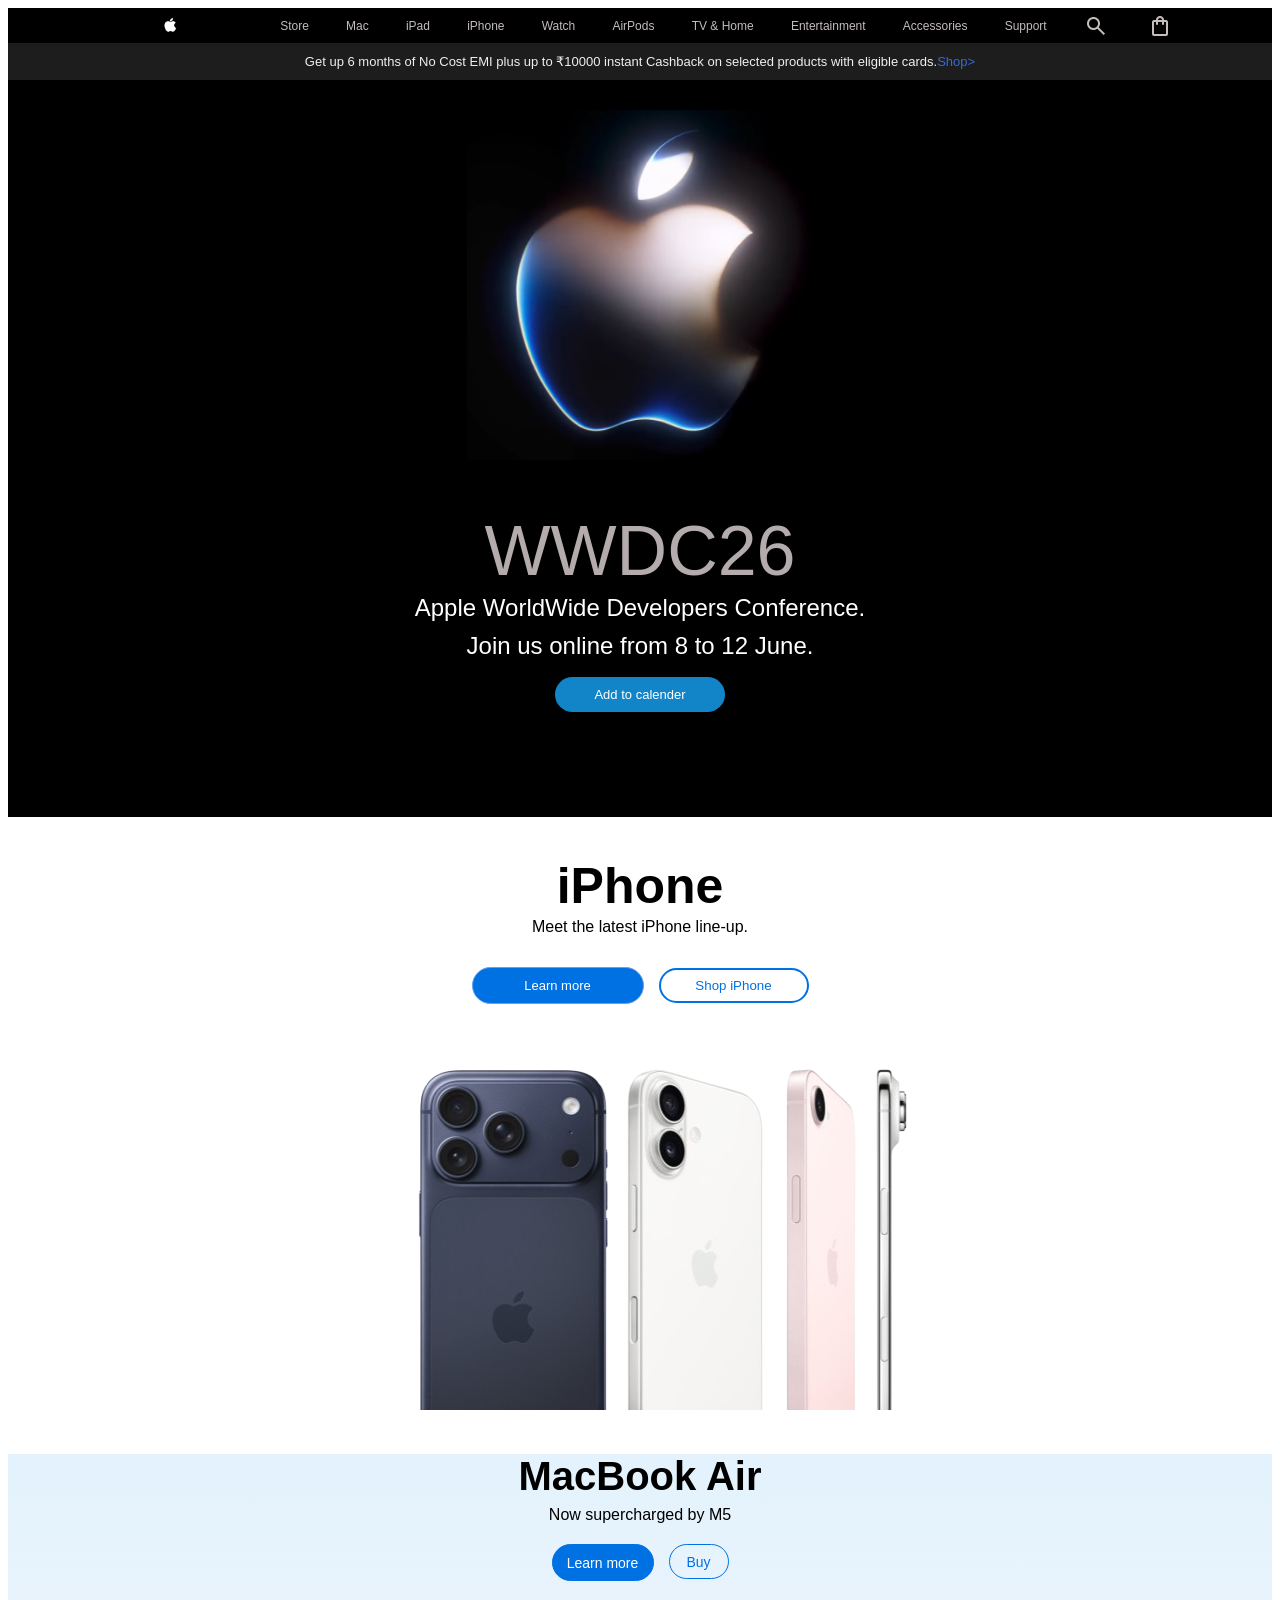
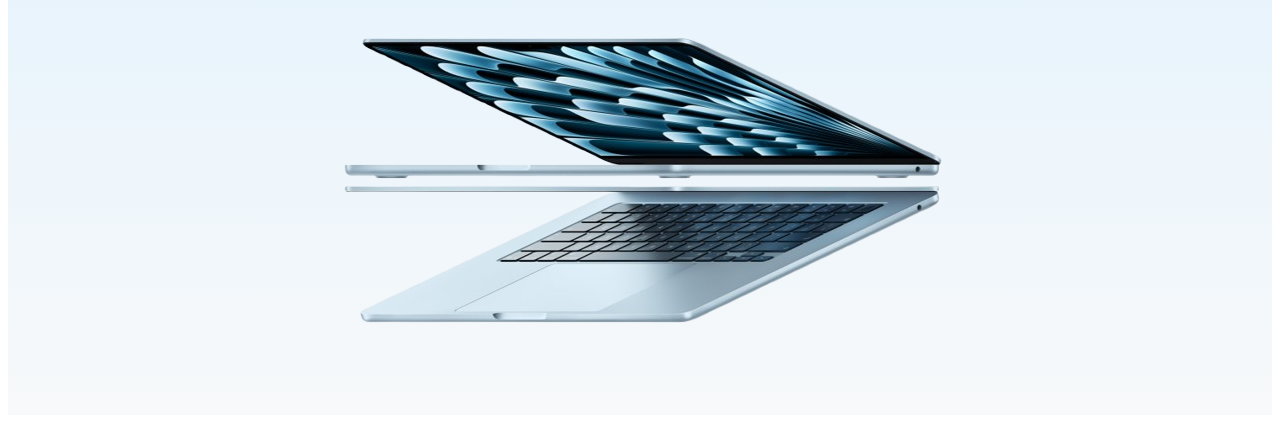
==== commit 185df29e: "Merge pull request #24 from Darsana6427/Darshana Develop the Secondary Product Showcase Section" ====
--- a/index.html
+++ b/index.html
@@ -6,9 +6,9 @@
     <meta name="viewport" content="width=device-width, initial-scale=1.0">
     <title>Document</title>
     <link rel="stylesheet" href="css/style.css">
-
     <link rel="stylesheet"
         href="https://fonts.googleapis.com/css2?family=Material+Symbols+Outlined:opsz,wght,FILL,GRAD@20..48,100..700,0..1,-50..200" />
+
 </head>
 
 <body>
@@ -34,12 +34,12 @@
             </span>
         </div>
         <div class="cart">
+            <!-- <img src="cart-6930472_1280.png" height="20px" width="20px"  alt=""> -->
             <span class="material-symbols-outlined">
                 shopping_bag
             </span>
         </div>
     </div>
-
     <div class="banner-main">
         <div class="banner">
         <P>Get up 6 months of No Cost EMI plus up to ₹10000 instant Cashback on selected products 
@@ -54,21 +54,7 @@
             <p>Join us online from 8 to 12 June.</p>
             <a href="" class="button">Add to calender</a>
         </div>
-    </div>
-
-        <!-- <section class="hero">
-    <h1>iPhone</h1>
-    <p>Meet the latest iPhone line-up.</p>
-
-    <div class="buttons">
-        <button class="learn">Learn more</button>
-        <button class="buy">Shop iPhone</button>
-    </div>
-
-    <img src="assets/images/screenshot-showcase.png" alt="iPhone">
-</section> -->
-        
-
+     </div>
 <div class="hero-section">
     <h1>iPhone</h1>
     <p>Meet the latest iPhone line-up.</p>
@@ -80,20 +66,17 @@
     <img src="assets/images/screenshot-showcase.png" alt="image">
 </div>
 </div>
-
-<section class="iphone">
-    <h2>MacBook Air</h2>
-    <p>Now supercharged by M5.</p>
-
+<div class="product">
+    <h1>MacBook Air</h1>
+    <p>Now supercharged by M5</p>
     <div class="buttons">
-        <button class="learn">Learn more</button>
-        <button class="buy">Buy</button>
+        <a href="#" class="btn">Learn more</a>
+        <button>Buy</button>
     </div>
-
-    <img src="assets/image.png" alt="MacBook Air">
-</section>
-
-
- 
+    <div class="image-product">
+        <img src="assets/images/image-removebg-preview.png" alt="image">
+    </div>
+    </div>
+</div>
 </body>
-</html>+</html>
--- a/css/style.css
+++ b/css/style.css
@@ -118,7 +118,9 @@
     margin-top: 1px;
     margin-bottom: 10px;
 }
- 
+ /* .image-text h1,.image-text p{
+    margin: 20px;
+ } */
 .button{
     width: 150px;
     height: 15px;
@@ -145,69 +147,31 @@
         transform: scale(1.05);
     }
 }
-
-/* .hero{
-    min-height:100vh;
-    background:#f5f5f7;
-    display:flex;
-    flex-direction:column;
-    justify-content:center;
-    align-items:center;
-    text-align:center;
-}
-
-.hero h1{
-    font-size:70px;
-    color:#1d1d1f;
-}
-
-.hero p{
-    font-size:32px;
-    margin:10px 0 25px;
-    color:#1d1d1f;
+/* .image-logo img{
+    animation: softGlow 2s ease-in-out infinite alternate;
+}
+
+@keyframes softGlow{
+    from{
+        filter: brightness(1);
+    }
+    to{
+        filter: brightness(1.12);
+    }
 } */
-
-/* .hero button{
-    padding:12px 22px;
-    margin:0 5px;
-    border-radius:25px;
-    cursor:pointer;
-    transition:0.3s;
-}
-
-.learn{
-    background:#0071e3;
-    color:white;
-    border:none;
-}
-
-.buy{
-    background:white;
-    color:#0071e3;
-    border:1px solid #0071e3;
-}
-
-.hero button:hover{
-    opacity:0.8;
-}
-
-.hero img{
-    width:650px;
-    max-width:100%;
-    height:auto;
-    margin-top:30px;
-} */
-
-/* @media(max-width:768px){
-    .hero h1{
-        font-size:40px;
-    }
-
-    .hero p{
-        font-size:20px;
-    }
-}  */
- 
+ /* .hero-section{
+    min-height: 100vh;
+    background-color: white;
+    justify-content: center;
+    text-align: center;
+    align-items: center;
+ }
+ .hero-section h1{
+    font-weight: bold;
+    text-align: center;
+    font-size:60px;
+    color: #1d1d1f;
+ }
 .hero-section p{
     font-size: 30px;
     margin-top:20px;
@@ -215,8 +179,7 @@
  .buttons{
     justify-content: center;
     border-radius: 50px;
-    gap: 15px;
- }
+    gap: 15px; */
 .hero-section{
    text-align: center;
    font-family: sans-serif; 
@@ -256,71 +219,68 @@
    .hero-section p{
     font-size:20px;
    }
-
-}
-
-
-
-.iphone {
-    background: linear-gradient(180deg, #e3f2fd 0%, #ffffff 60%);
-    text-align: center;
-    padding-top: 60px;
-    display: flex;
-    flex-direction: column;
-    align-items: center;
-}
-
-.iphone h2 {
-    font-size: 54px;
-    margin: 0 0 10px 0;
-    font-family: sans-serif;
-    color: #1d1d1f;
-}
-
-
-.iphone p {
-    font-size: 24px;
-    margin: 0 0 20px 0;
-    font-family: sans-serif;
-    color: #1d1d1f;
-}
-
-
-.learn, .buy {
-    font-size: 17px;
-    padding: 8px 18px;
-    border-radius: 20px;
-    cursor: pointer;
-    margin: 5px;
-    font-family: sans-serif;
-}
-
-
-.learn {
-    background: #0071e3;
-    color: white;
-    border: none;
-}
-
-.buy {
-    background: transparent;
+}
+
+.product{
+    text-align: center;
+    font-family: sans-serif;
+    background: linear-gradient(180deg, #e3f2fd 0%, #f7f9fa 100%);
+    padding-bottom: 50px;
+}
+.product h1{
+    margin-top: 40px;
+    font-size: 40px;
+}
+.product p{
+    margin-top: -20px;
+}
+.buttons{
+    display: flex;
+    justify-content: center;
+    gap: 15px;
+    margin-top: 20px;
+    margin-bottom:20px ;
+}
+.buttons .btn{
+    background-color: #0071e3;
+    border: 1px solid #0071e3;
+    color: white;
+    border-radius: 60px;
+    display: flex;
+    align-items: center;      
+    justify-content: center;  
+    width: 100px;             
+    height: 35px;
+    text-decoration: none;    
+    font-size: 14px;
+}
+
+.buttons button{
+    width: 60px;             
+    height: 35px;
+    background-color: transparent;
     color: #0071e3;
-    border: 1px solid #0071e3;
-}
-.iphone img {
-    width: 100%;
-    max-width: 800px;
-    height: auto;
-    margin-top: 30px;
-    filter: multiply;
-    mix-blend-mode: multiply;
-    opacity: 0.95;
-}
- /* .iphone img {
-    width: 100%;
-    max-width: 800px;
-    height: auto;
-    margin-top: 30px;
-    margin-bottom: -5px;
-    mix-blend-mode: multiply;
-  }  */
+    border-radius: 60px;
+    border:1px solid #0071e3;
+    font-size: 14px;
+}
+/* .buttons .btn{
+    background-color:#0071e3;
+    border: 1px solid rgb(41, 150, 233);
+    color:white;
+    border-radius: 60px;
+    display: flex;
+    width: 150px;
+    height: 35px;
+}
+.buttons button{
+    width: 152px;
+    height: 35px;
+    background-color: transparent;
+    color:  #0071e3;
+    margin-top: 9px;
+    border-radius: 60px;
+    border: 2px solid #0071e3;
+    text-decoration:none;
+
+} */
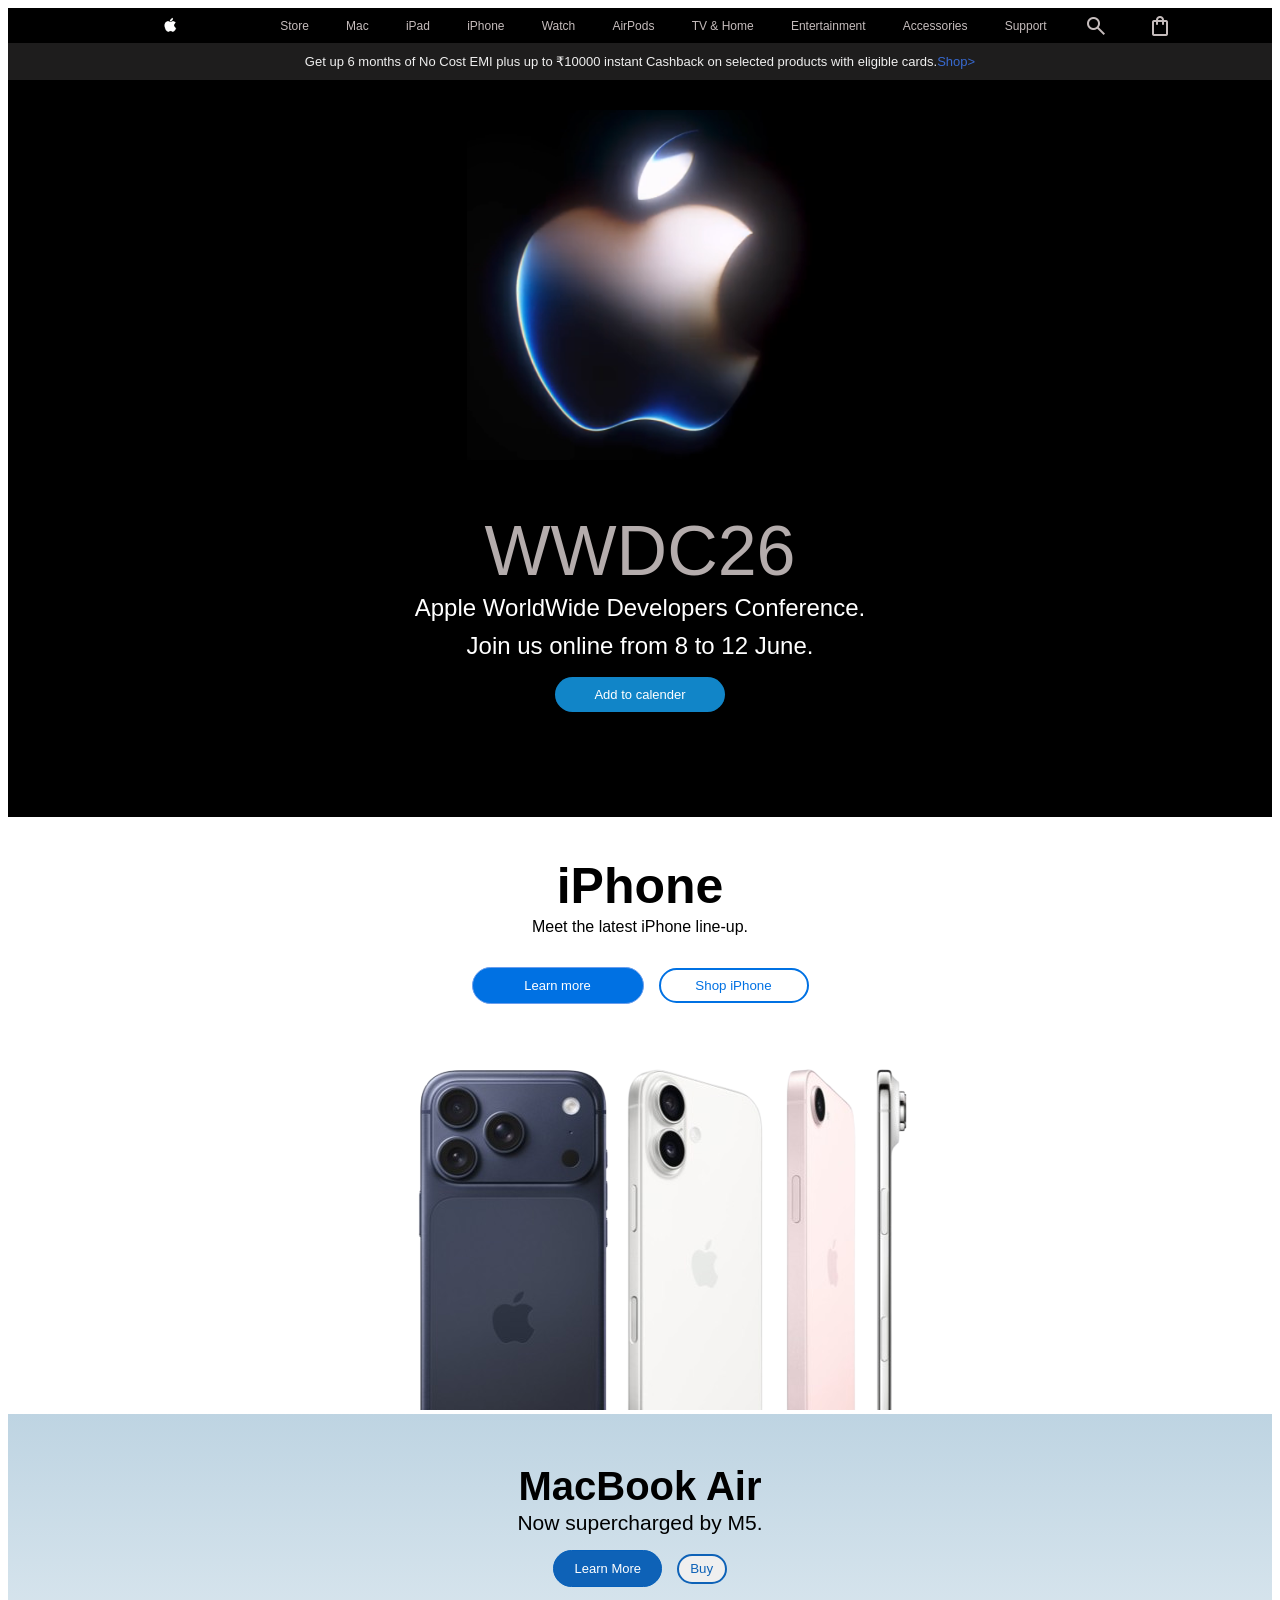
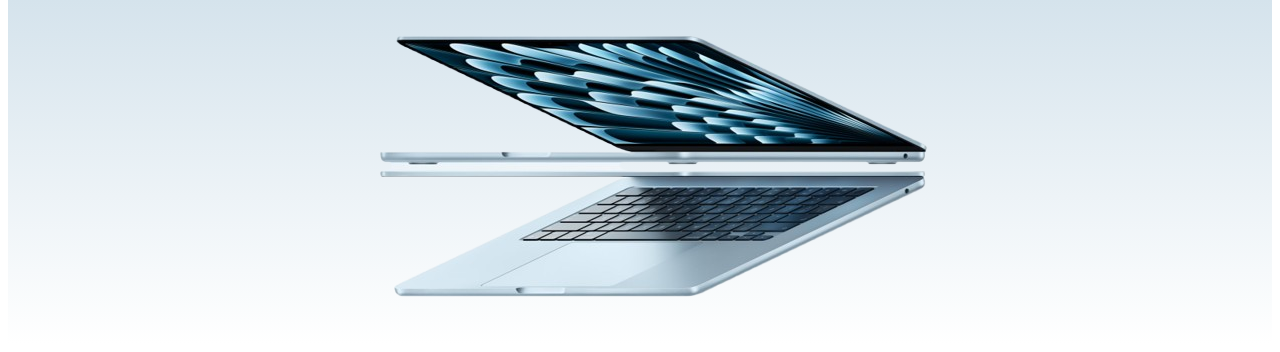
==== commit 95acd73f: "Merge pull request #25 from Anjana4073/AnjanaRaj Develop the secondary product showcase section" ====
--- a/index.html
+++ b/index.html
@@ -30,7 +30,7 @@
         </div>
         <div class="search">
             <span class="material-symbols-outlined">
-                search
+         search
             </span>
         </div>
         <div class="cart">
@@ -66,17 +66,16 @@
     <img src="assets/images/screenshot-showcase.png" alt="image">
 </div>
 </div>
-<div class="product">
+   <div class="macbook">
     <h1>MacBook Air</h1>
-    <p>Now supercharged by M5</p>
-    <div class="buttons">
-        <a href="#" class="btn">Learn more</a>
-        <button>Buy</button>
+    <p>Now supercharged by M5.</p>
+    <div class="book-input">
+    <a href="#" class="button">Learn More</a>
+    <button>Buy</button>
     </div>
-    <div class="image-product">
-        <img src="assets/images/image-removebg-preview.png" alt="image">
+    <div class="image-macbook">
+        <img src="/assets/images/macbook.png" alt="">
     </div>
-    </div>
-</div>
+   </div>
 </body>
-</html>
+</html>
--- a/css/style.css
+++ b/css/style.css
@@ -147,18 +147,8 @@
         transform: scale(1.05);
     }
 }
-/* .image-logo img{
-    animation: softGlow 2s ease-in-out infinite alternate;
-}
-
-@keyframes softGlow{
-    from{
-        filter: brightness(1);
-    }
-    to{
-        filter: brightness(1.12);
-    }
-} */
+
+
  /* .hero-section{
     min-height: 100vh;
     background-color: white;
@@ -220,67 +210,40 @@
     font-size:20px;
    }
 }
-
-.product{
-    text-align: center;
-    font-family: sans-serif;
-    background: linear-gradient(180deg, #e3f2fd 0%, #f7f9fa 100%);
-    padding-bottom: 50px;
-}
-.product h1{
-    margin-top: 40px;
+.macbook{
+    display: flex;
+    flex-direction:column;
+    align-items: center;
+    justify-content: center;
+    text-align: center;
+    background: linear-gradient(180deg, #bed4e2 0%, #ffffff 100%);
+    font-family: sans-serif;
+}
+.macbook h1{
     font-size: 40px;
-}
-.product p{
-    margin-top: -20px;
-}
-.buttons{
-    display: flex;
-    justify-content: center;
-    gap: 15px;
-    margin-top: 20px;
-    margin-bottom:20px ;
-}
-.buttons .btn{
-    background-color: #0071e3;
-    border: 1px solid #0071e3;
-    color: white;
+    margin-top: 50px;
+}
+.macbook p{
+    font-size: 21px;
+    margin-top: -25px;
+}
+.book-input{
+     margin-top: -13px;
+}
+.book-input .button{
+    width: 87px;
+    padding: 10px;
+    border: 1px solid  #055fba;
+    background-color: #0e62b7;
+}
+.book-input button{
+    width: 50px;
+    height: 30px;
+    border: 2px solid #0e62b7;
     border-radius: 60px;
-    display: flex;
-    align-items: center;      
-    justify-content: center;  
-    width: 100px;             
-    height: 35px;
-    text-decoration: none;    
-    font-size: 14px;
-}
-
-.buttons button{
-    width: 60px;             
-    height: 35px;
-    background-color: transparent;
-    color: #0071e3;
-    border-radius: 60px;
-    border:1px solid #0071e3;
-    font-size: 14px;
-}
-/* .buttons .btn{
-    background-color:#0071e3;
-    border: 1px solid rgb(41, 150, 233);
-    color:white;
-    border-radius: 60px;
-    display: flex;
-    width: 150px;
-    height: 35px;
-}
-.buttons button{
-    width: 152px;
-    height: 35px;
-    background-color: transparent;
-    color:  #0071e3;
-    margin-top: 9px;
-    border-radius: 60px;
-    border: 2px solid #0071e3;
-    text-decoration:none;
-
-} */+    color: #0e62b7;
+    margin-left: 10px;
+}
+.image-macbook{
+    
+}
